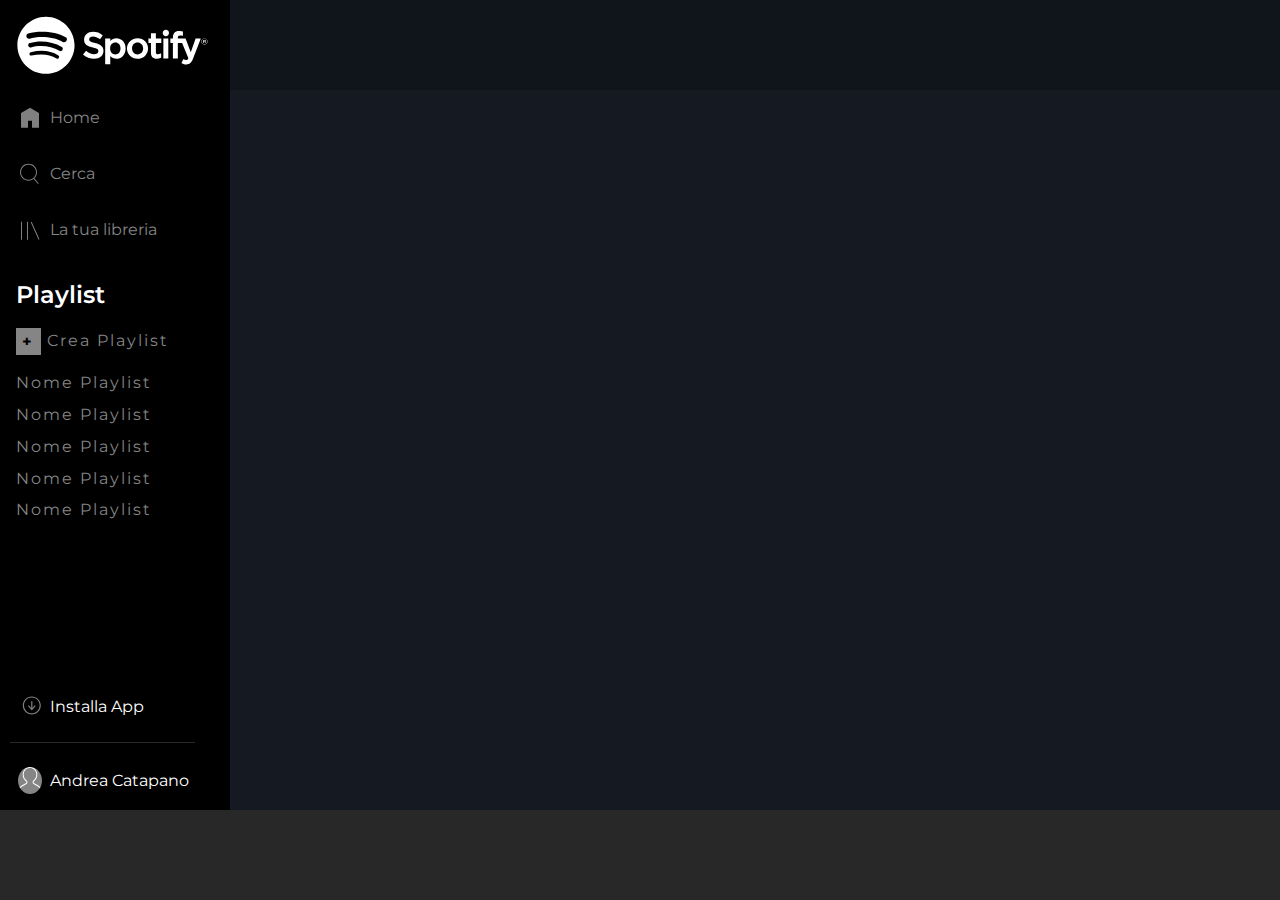
==== day-2/index.html @ 361f6c08 "feat: added day-2 folder" ====
<!DOCTYPE html>
<html lang="en">

<head>
    <meta charset="UTF-8">
    <meta name="viewport" content="width=device-width, initial-scale=1.0">
    <title>Spotify</title>

    <!-- Fonts -->
    <link rel="preconnect" href="https://fonts.googleapis.com">
    <link rel="preconnect" href="https://fonts.gstatic.com" crossorigin>
    <link
        href="https://fonts.googleapis.com/css2?family=Montserrat:ital,wght@0,100..900;1,100..900&family=Nerko+One&display=swap"
        rel="stylesheet">
    <!-- Main Styles -->
    <link rel="stylesheet" href="./css/style.css" />
</head>

<body>

    <div class="web-application row">

        <div class="menu column ">
            <div class="column">
                <section id="logo">
                    <img src="img/logo.svg" alt="logo" class="display-n logo-image" id="logo-big">
                    <img src="img/logo-small.svg" alt="logo-small" class="display-n logo-image" id="logo-small">
                </section>

                <section id="menu-section">
                    <nav class="section-menu column">
                        <a href="" class="menu-link"><img class="small-img" src="img/home.svg" alt="home"> <span
                                class="display-n"> Home</span></a>
                        <a href="" class="menu-link"><img class="small-img" src="img/search.svg" alt="search"><span
                                class="display-n">
                                Cerca</span></a>
                        <a href="" class="menu-link"><img class="small-img" src="img/libreria.svg" alt="libreria"><span
                                class="display-n"> La tua
                                libreria</span></a>
                    </nav>
                </section>

                <section id="playlist">
                    <div class="display-n column">
                        <p>Playlist</p>
                        <a href=""><span class="square">+</span> Crea Playlist</a>
                        <nav class="column">
                            <a href="">Nome Playlist</a>
                            <a href="">Nome Playlist</a>
                            <a href="">Nome Playlist</a>
                            <a href="">Nome Playlist</a>
                            <a href="">Nome Playlist</a>
                        </nav>
                    </div>
                </section>
            </div>
            <section id="users">
                <a href="" class="menu-link"><img class="small-img" src="img/download.svg" alt="home"> <span
                        class="display-n"> Installa App</span></a>
                <hr class="display-n">
                <a href="" class="menu-link"><img class="small-img background-grey" src="img/profile.svg" alt="home">
                    <span class="display-n"> Andrea Catapano</span></a>
            </section>
        </div>

        <div class="home">

            <header></header>
        </div>
    </div>

    <footer></footer>

</body>

</html>
---- day-2/css/style.css ----
/*************************************************
    GENERAL STYLES
 *************************************************/


body {
    height: 100vh;
}

.web-application {
    height: calc(100% - 90px);
}


* {
    margin: 0;
    padding: 0;
    box-sizing: border-box;
}


h1,
h2,
h3,
h4,
li,
p,
a {
    font-family: "Montserrat", "Helvetica Neue", sans-serif;
    font-size: 1rem;
}


ul {
    list-style: none;
}



/************************************************
    UTILITIES
 ************************************************/


.row {
    display: flex;
}

.column {
    display: flex;
    flex-direction: column;
    align-items: center;
}

.small-img {
    width: 24px;
    opacity: 0.5;
}

.display-n {
    display: none;
}

/************************************************
    WEB APPLICATION SECTIONS
 ************************************************/

.web-application .menu {
    overflow-y: auto;
    flex-shrink: 0;
}

/* MENU */

.menu {
    background-color: black;
    align-items: center;
    justify-content: space-between;
}

.home {
    background-color: #151922;
    flex-grow: 1;
}

.menu a {
    color: #858585;
    text-decoration: none;
}

/* LOGO */

.logo-image {
    padding: 1rem;
    width: 100%;
    max-height: 90px;
}

#logo-small {
    display: block;
}



/* SECTION */

#menu-section{
    margin-bottom: 1rem;
}
.menu-link {
    padding: 1rem;
    display: flex;
    align-items: center;
    gap: 0.5rem;
    border-left: 2px solid transparent ;
}

.menu-link:hover{
    border-left: 2px solid #B1F940 ;
}

/* USERS SECTION */

#users  a{
    color: white;
    width: 100%;
}

#users .background-grey{
    background-color: #858585;
    border-radius: 50%;
    opacity: 1;
}

#users hr{
    width: 90%; 
    margin: 0.5rem auto;
    border: none;
    border-top: 1px solid #282828;
}

/* USERS SECTION */

header{
    height: 90px;
    background-color: #10151B;
}

footer {
    background-color: #282828;
    height: 90px;
}


/************************************************
      RESPONSIVE
 ************************************************/


@media screen and (min-width: 992px) {

    .menu{
        width: 230px;
    }

    .column{
        align-items: start;
    }
    /* LOGO */

    #logo-small {
        display: none;
    }

    #logo-big {
        display: block;
    }

    /* SECTION */


    .section-menu, .users {
        align-items: start;
    }

    a .display-n {
        display: inline;
    }

    /* PLAYLIST */

    #playlist > .column{
        justify-content: space-around;
    }


    #playlist  p{
        color: white;
        margin-bottom: 1rem;
    }

    #playlist  a, p{
        padding: 0.4rem 1rem;
    }


    #playlist  a{
        font-size: 1rem;
        letter-spacing: 2px;
    }

    #playlist p {
        font-size: 1.5rem;
        font-weight: 600;
    }

    #playlist .square{
        padding: 0.25rem 0.4rem;
        background-color:#858585;
        color: black;
        font-size: 1rem;
        font-weight: 700;
    }

    #playlist nav{
        margin-top: 1rem;
    }

    .display-n{
        display: block;
    }

}
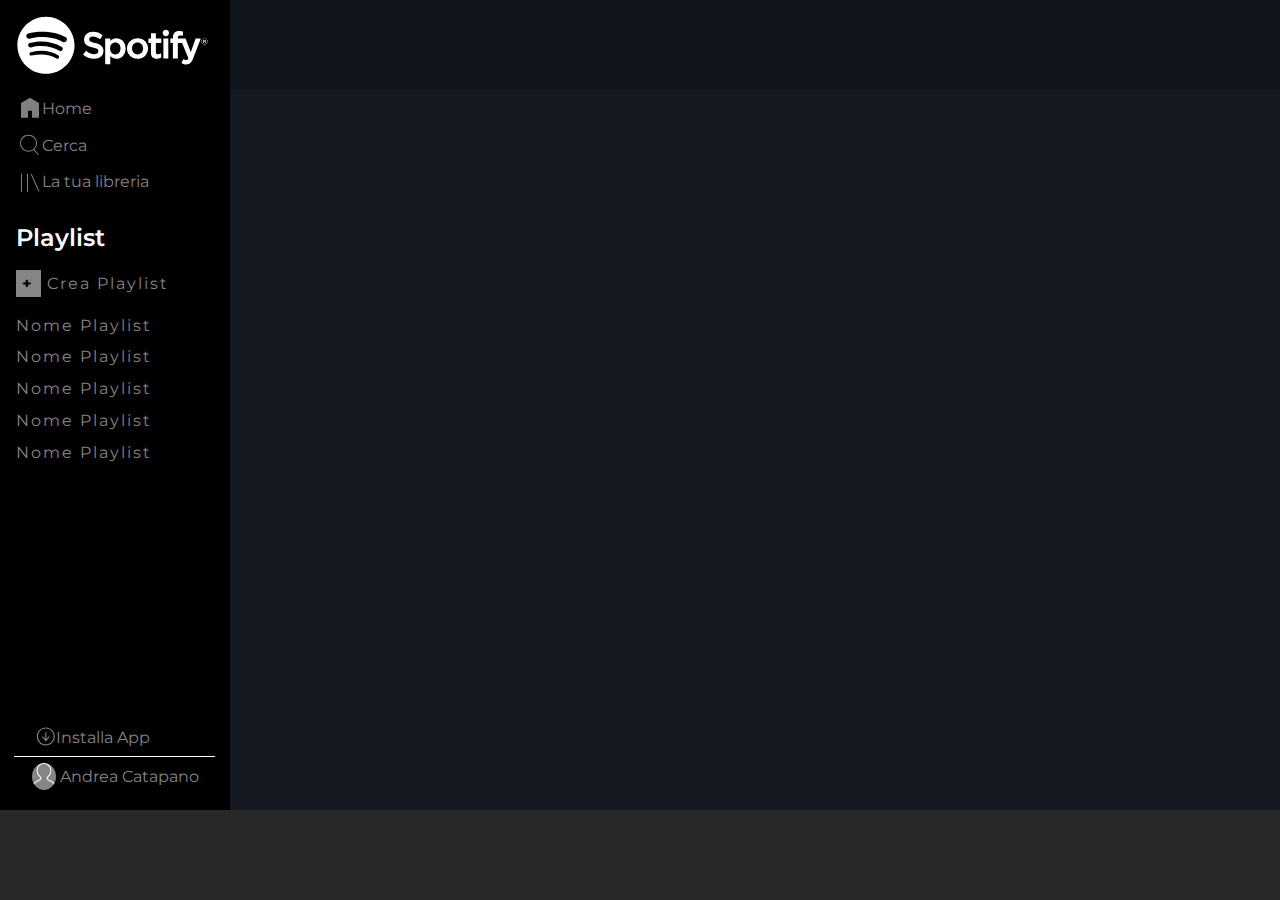
==== commit 6e6d1c19: "refactor: Refactored code for day 2" ====
--- a/day-2/index.html
+++ b/day-2/index.html
@@ -28,7 +28,7 @@
                 </section>
 
                 <section id="menu-section">
-                    <nav class="section-menu column">
+                    <nav class="column">
                         <a href="" class="menu-link"><img class="small-img" src="img/home.svg" alt="home"> <span
                                 class="display-n"> Home</span></a>
                         <a href="" class="menu-link"><img class="small-img" src="img/search.svg" alt="search"><span
--- a/day-2/css/style.css
+++ b/day-2/css/style.css
@@ -62,7 +62,7 @@
 }
 
 /************************************************
-    WEB APPLICATION SECTIONS
+     MENU
  ************************************************/
 
 .web-application .menu {
@@ -78,10 +78,6 @@
     justify-content: space-between;
 }
 
-.home {
-    background-color: #151922;
-    flex-grow: 1;
-}
 
 .menu a {
     color: #858585;
@@ -100,18 +96,16 @@
     display: block;
 }
 
-
-
 /* SECTION */
 
 #menu-section{
     margin-bottom: 1rem;
 }
+
 .menu-link {
-    padding: 1rem;
+    padding: 0.4rem 1rem;
     display: flex;
     align-items: center;
-    gap: 0.5rem;
     border-left: 2px solid transparent ;
 }
 
@@ -121,43 +115,56 @@
 
 /* USERS SECTION */
 
-#users  a{
+#users{
+    padding: 0.85rem;
+}
+#users a .menu-link{
     color: white;
-    width: 100%;
+    padding: 0.8rem 0;
 }
 
 #users .background-grey{
     background-color: #858585;
     border-radius: 50%;
     opacity: 1;
+    margin-right: 0.3rem;
 }
 
 #users hr{
-    width: 90%; 
-    margin: 0.5rem auto;
     border: none;
-    border-top: 1px solid #282828;
-}
-
-/* USERS SECTION */
+    border-top: 1px solid white;
+}
+
+
+/************************************************
+     HOME
+ ************************************************/
+
+ .home {
+    background-color: #151922;
+    flex-grow: 1;
+}
 
 header{
     height: 90px;
     background-color: #10151B;
 }
 
-footer {
+ /************************************************
+     FOOTER
+ ************************************************/
+
+ footer {
     background-color: #282828;
     height: 90px;
 }
 
-
 /************************************************
       RESPONSIVE
  ************************************************/
 
 
-@media screen and (min-width: 992px) {
+@media screen and (min-width: 576px) {
 
     .menu{
         width: 230px;
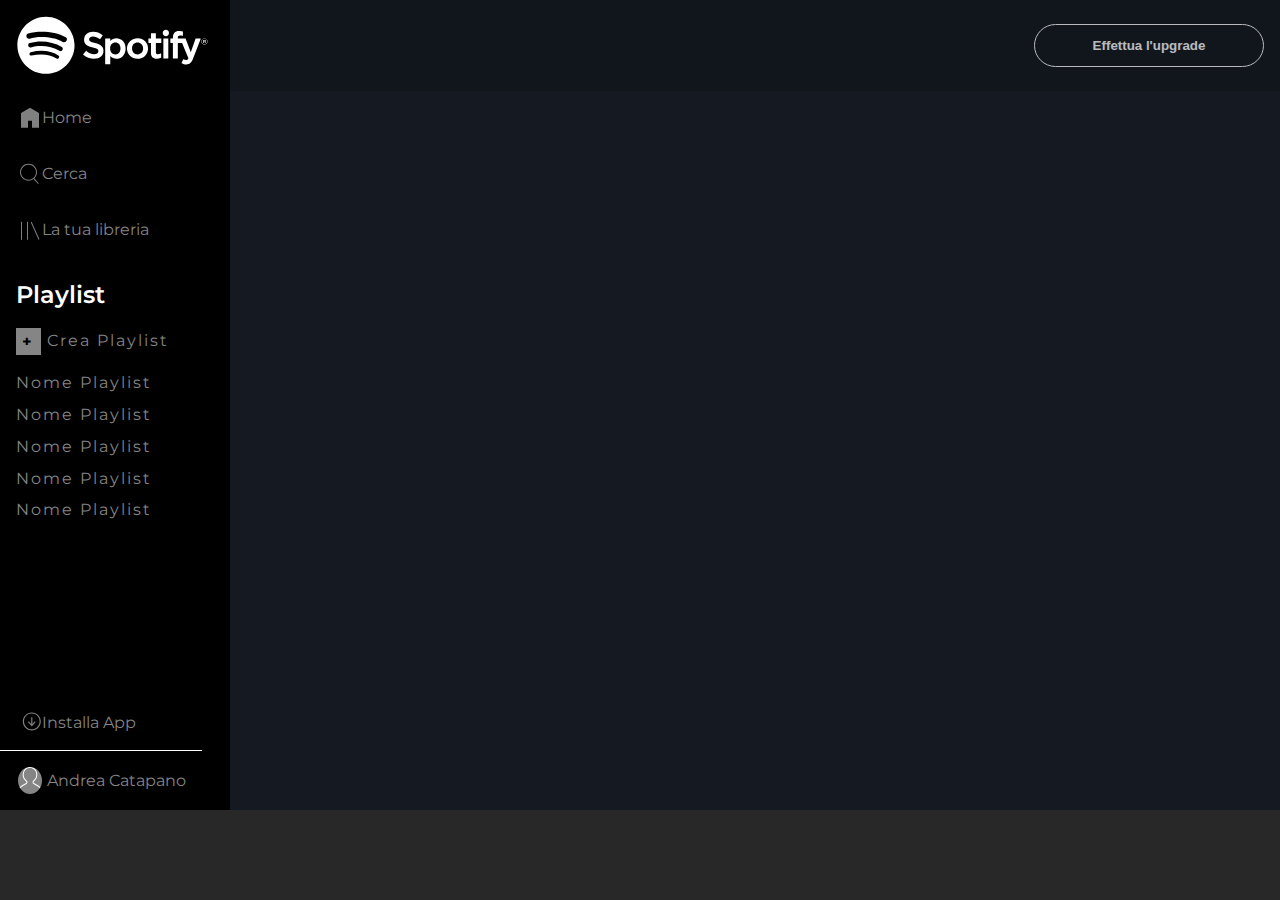
==== commit e6ba724c: "feat: added button in header" ====
--- a/day-2/index.html
+++ b/day-2/index.html
@@ -65,7 +65,11 @@
 
         <div class="home">
 
-            <header></header>
+            <header>
+                <div class="row">
+                    <button>Effettua l'upgrade</button>
+                </div>
+            </header>
         </div>
     </div>
 
--- a/day-2/css/style.css
+++ b/day-2/css/style.css
@@ -76,6 +76,7 @@
     background-color: black;
     align-items: center;
     justify-content: space-between;
+    width: 50px;
 }
 
 
@@ -103,7 +104,7 @@
 }
 
 .menu-link {
-    padding: 0.4rem 1rem;
+    padding: 0.4rem 0;
     display: flex;
     align-items: center;
     border-left: 2px solid transparent ;
@@ -116,7 +117,7 @@
 /* USERS SECTION */
 
 #users{
-    padding: 0.85rem;
+    padding: 0.4rem 0.2;
 }
 #users a .menu-link{
     color: white;
@@ -146,8 +147,26 @@
 }
 
 header{
-    height: 90px;
     background-color: #10151B;
+    opacity: 0.7;
+    position: sticky;
+    top: 0;
+}
+
+header > .row{
+    padding: 1.5rem 1rem;
+    flex-direction: row-reverse;
+}
+
+header button{
+    align-self: center;
+    padding: 0.8rem 2rem;
+    background-color: transparent;
+    color: white;
+    font-weight: 700;
+    border: 1px solid white;
+    border-radius: 99em;
+    width: 230px;
 }
 
  /************************************************
@@ -185,6 +204,9 @@
 
     /* SECTION */
 
+    .menu-link {
+        padding: 1rem;
+    }
 
     .section-menu, .users {
         align-items: start;
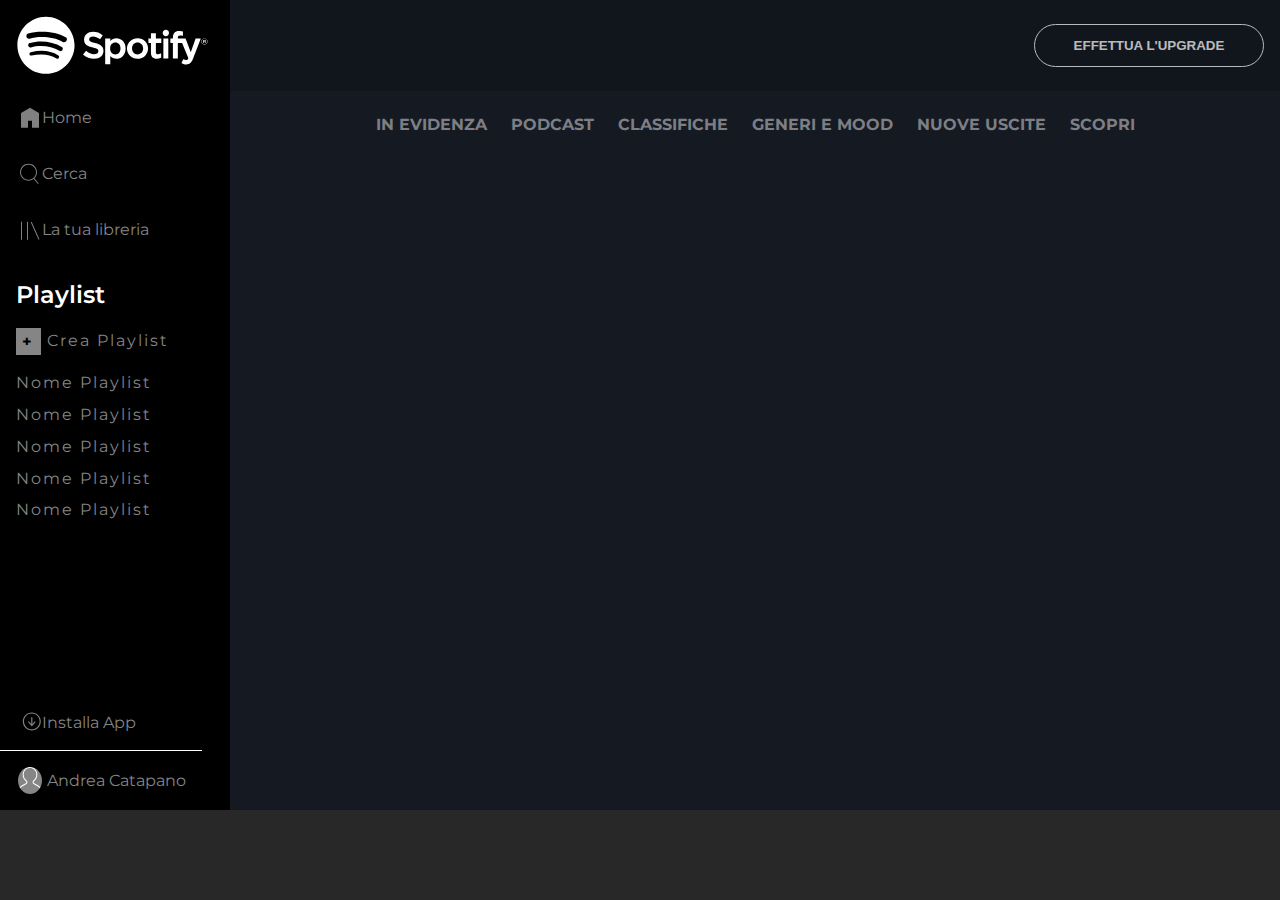
==== commit 522a43a6: "feat: added main-nav in main" ====
--- a/day-2/index.html
+++ b/day-2/index.html
@@ -70,6 +70,37 @@
                     <button>Effettua l'upgrade</button>
                 </div>
             </header>
+
+            <main>
+                <section id="main-nav">
+                    <nav class="row">
+                        <div>
+                            <a href="">In evidenza</a>
+                            <hr class="hr-nav">
+                        </div>
+                        <div>
+                            <a href="">Podcast</a>
+                            <hr class="hr-nav">
+                        </div>
+                        <div>
+                            <a href="">Classifiche</a>
+                            <hr class="hr-nav">
+                        </div>
+                        <div>
+                            <a href="">Generi e mood</a>
+                            <hr class="hr-nav">
+                        </div>
+                        <div>
+                            <a href="">Nuove Uscite</a>
+                            <hr class="hr-nav">
+                        </div>
+                        <div>
+                            <a href="">Scopri</a>
+                            <hr class="hr-nav">
+                        </div>
+                    </nav>
+                </section>
+            </main>
         </div>
     </div>
 
--- a/day-2/css/style.css
+++ b/day-2/css/style.css
@@ -146,6 +146,9 @@
     flex-grow: 1;
 }
 
+/* Header */
+
+
 header{
     background-color: #10151B;
     opacity: 0.7;
@@ -167,6 +170,34 @@
     border: 1px solid white;
     border-radius: 99em;
     width: 230px;
+    text-transform: uppercase;
+}
+
+/* Main-nav */
+
+#main-nav .row{
+    justify-content: center;
+    gap: 1.5rem;
+    flex-wrap: wrap;
+    padding: 1.5rem;
+}
+
+#main-nav a{
+    color: #7D7F84;
+    text-decoration: none;
+    font-weight: 700;
+    text-transform: uppercase;
+}
+
+#main-nav .hr-nav{
+    width: 35%;
+    margin: 0 auto;
+    opacity: 0;
+    border: 1px solid #B1F940;
+}
+
+#main-nav div:hover .hr-nav{
+    opacity: 1;
 }
 
  /************************************************
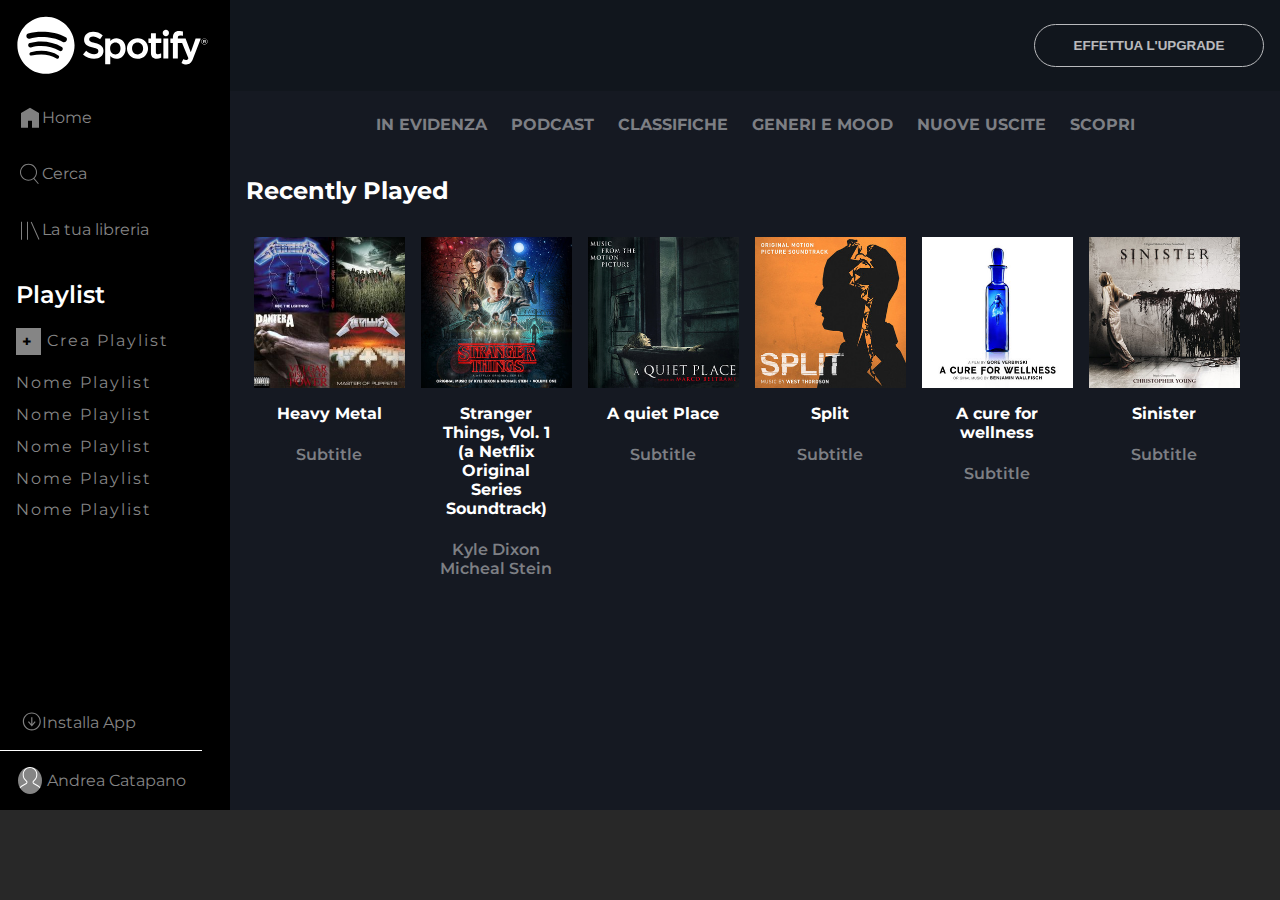
==== commit 10e85a68: "feat: added recently-played section and responsive design for that" ====
--- a/day-2/index.html
+++ b/day-2/index.html
@@ -100,6 +100,42 @@
                         </div>
                     </nav>
                 </section>
+
+                <section id="recently-played">
+                    <h2>Recently Played</h4>
+                    <div class="row">
+                        <div class="item column">
+                            <img src="img/metal_lifting.jpg" alt="metal-lifting">
+                            <h4>Heavy Metal</h4>
+                            <p>Subtitle</p>
+                        </div>
+                        <div class="item column">
+                            <img src="img/stranger.jpeg" alt="stranger-things">
+                            <h4>Stranger Things, Vol. 1 (a Netflix Original Series Soundtrack)</h4>
+                            <p>Kyle Dixon Micheal Stein</p>
+                        </div>
+                        <div class="item column">
+                            <img src="img/aquietplace.jpeg" alt="a-quiet-place">
+                            <h4>A quiet Place</h4>
+                            <p>Subtitle</p>
+                        </div>
+                        <div class="item column">
+                            <img src="img/split.jpeg" alt="a-quiet-place">
+                            <h4>Split</h4>
+                            <p>Subtitle</p>
+                        </div>
+                        <div class="item column">
+                            <img src="img/cure.jpeg" alt="cure">
+                            <h4>A cure for wellness</h4>
+                            <p>Subtitle</p>
+                        </div>
+                        <div class="item column">
+                            <img src="img/sinister.jpeg" alt="sinister">
+                            <h4>Sinister</h4>
+                            <p>Subtitle</p>
+                        </div>
+                    </div>
+                </section>
             </main>
         </div>
     </div>
--- a/day-2/css/style.css
+++ b/day-2/css/style.css
@@ -31,6 +31,18 @@
 }
 
 
+
+h2{
+    padding: 1rem;
+    color: white;
+    font-size: 1.5rem;
+}
+
+h4{
+    padding: 1rem;
+    color: white;
+}
+
 ul {
     list-style: none;
 }
@@ -99,7 +111,7 @@
 
 /* SECTION */
 
-#menu-section{
+#menu-section {
     margin-bottom: 1rem;
 }
 
@@ -107,31 +119,32 @@
     padding: 0.4rem 0;
     display: flex;
     align-items: center;
-    border-left: 2px solid transparent ;
-}
-
-.menu-link:hover{
-    border-left: 2px solid #B1F940 ;
+    border-left: 2px solid transparent;
+}
+
+.menu-link:hover {
+    border-left: 2px solid #B1F940;
 }
 
 /* USERS SECTION */
 
-#users{
+#users {
     padding: 0.4rem 0.2;
 }
-#users a .menu-link{
+
+#users a .menu-link {
     color: white;
     padding: 0.8rem 0;
 }
 
-#users .background-grey{
+#users .background-grey {
     background-color: #858585;
     border-radius: 50%;
     opacity: 1;
     margin-right: 0.3rem;
 }
 
-#users hr{
+#users hr {
     border: none;
     border-top: 1px solid white;
 }
@@ -141,27 +154,28 @@
      HOME
  ************************************************/
 
- .home {
+.home {
     background-color: #151922;
     flex-grow: 1;
+    overflow-y: auto;
 }
 
 /* Header */
 
 
-header{
+header {
     background-color: #10151B;
     opacity: 0.7;
     position: sticky;
     top: 0;
 }
 
-header > .row{
+header>.row {
     padding: 1.5rem 1rem;
     flex-direction: row-reverse;
 }
 
-header button{
+header button {
     align-self: center;
     padding: 0.8rem 2rem;
     background-color: transparent;
@@ -175,36 +189,59 @@
 
 /* Main-nav */
 
-#main-nav .row{
+#main-nav .row {
     justify-content: center;
     gap: 1.5rem;
     flex-wrap: wrap;
     padding: 1.5rem;
 }
 
-#main-nav a{
+#main-nav a {
     color: #7D7F84;
     text-decoration: none;
     font-weight: 700;
     text-transform: uppercase;
 }
 
-#main-nav .hr-nav{
+#main-nav .hr-nav {
     width: 35%;
     margin: 0 auto;
     opacity: 0;
     border: 1px solid #B1F940;
 }
 
-#main-nav div:hover .hr-nav{
+#main-nav div:hover .hr-nav {
     opacity: 1;
 }
 
- /************************************************
+/* Recently Played */
+
+#recently-played .row{
+    padding: 1rem 1.5rem;
+    flex-wrap: wrap;
+    gap: 1rem;
+
+    text-align: center;
+}
+
+#recently-played .item{
+    width: calc(50% - 1rem);
+}
+
+#recently-played img{
+    max-width: 100%;
+}
+
+#recently-played p{
+ color: #7D7F84;
+ font-weight: 600;
+}
+
+/************************************************
      FOOTER
  ************************************************/
 
- footer {
+footer {
     background-color: #282828;
     height: 90px;
 }
@@ -216,13 +253,14 @@
 
 @media screen and (min-width: 576px) {
 
-    .menu{
+    .menu {
         width: 230px;
     }
 
-    .column{
+    .column {
         align-items: start;
     }
+
     /* LOGO */
 
     #logo-small {
@@ -239,7 +277,8 @@
         padding: 1rem;
     }
 
-    .section-menu, .users {
+    .section-menu,
+    .users {
         align-items: start;
     }
 
@@ -249,22 +288,23 @@
 
     /* PLAYLIST */
 
-    #playlist > .column{
+    #playlist>.column {
         justify-content: space-around;
     }
 
 
-    #playlist  p{
+    #playlist p {
         color: white;
         margin-bottom: 1rem;
     }
 
-    #playlist  a, p{
+    #playlist a,
+    p {
         padding: 0.4rem 1rem;
     }
 
 
-    #playlist  a{
+    #playlist a {
         font-size: 1rem;
         letter-spacing: 2px;
     }
@@ -274,20 +314,37 @@
         font-weight: 600;
     }
 
-    #playlist .square{
+    #playlist .square {
         padding: 0.25rem 0.4rem;
-        background-color:#858585;
+        background-color: #858585;
         color: black;
         font-size: 1rem;
         font-weight: 700;
     }
 
-    #playlist nav{
+    #playlist nav {
         margin-top: 1rem;
     }
 
-    .display-n{
+    .display-n {
         display: block;
     }
 
-}
+    .item{
+        align-items: center;
+    }
+
+}
+
+@media screen and (min-width: 768px) {
+    #recently-played .item{
+        width: calc(25% - 1rem);
+    }
+}
+
+
+@media screen and (min-width: 992px) {
+    #recently-played .item{
+        width: calc(16.66% - 1rem);
+    }
+}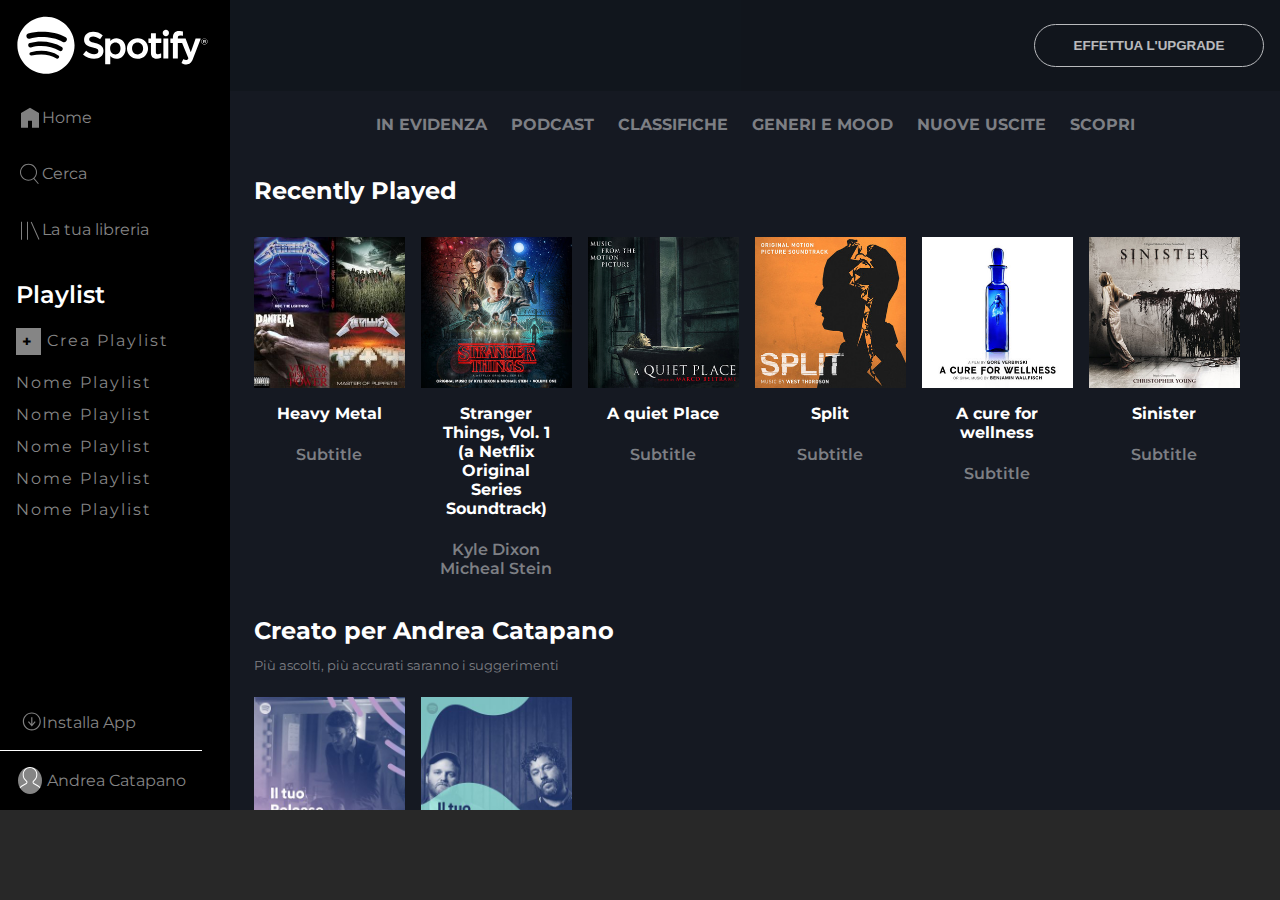
==== commit fe8ddd1c: "feat: added create for section" ====
--- a/day-2/index.html
+++ b/day-2/index.html
@@ -102,7 +102,7 @@
                 </section>
 
                 <section id="recently-played">
-                    <h2>Recently Played</h4>
+                    <h2>Recently Played</h2>
                     <div class="row">
                         <div class="item column">
                             <img src="img/metal_lifting.jpg" alt="metal-lifting">
@@ -136,6 +136,21 @@
                         </div>
                     </div>
                 </section>
+
+                <section id="create-for">
+                    <h2>Creato per Andrea Catapano</h2>
+                    <p class="tip">Più ascolti, più accurati saranno i suggerimenti</p>
+                    <div class="row">
+                        <div class="item column">
+                            <img src="img/radar.jpeg" alt="relese-radar">
+                            <h4>Release Radar</h4>
+                        </div>
+                        <div class="item column">
+                            <img src="img/mixdaily.jpeg" alt="daily-mix">
+                            <h4>Daily Mix 1</h4>
+                        </div>
+                    </div>
+                </section>
             </main>
         </div>
     </div>
--- a/day-2/css/style.css
+++ b/day-2/css/style.css
@@ -33,7 +33,7 @@
 
 
 h2{
-    padding: 1rem;
+    padding: 1rem 1.5rem;
     color: white;
     font-size: 1.5rem;
 }
@@ -214,9 +214,24 @@
     opacity: 1;
 }
 
+/* Item*/
+
+.item{
+    width: calc(50% - 1rem);
+}
+
+.item > img{
+    max-width: 100%
+}
+
+.item > p{
+    color: #7D7F84;
+    font-weight: 600;
+}
+
 /* Recently Played */
 
-#recently-played .row{
+#recently-played .row, #create-for .row{
     padding: 1rem 1.5rem;
     flex-wrap: wrap;
     gap: 1rem;
@@ -224,19 +239,15 @@
     text-align: center;
 }
 
-#recently-played .item{
-    width: calc(50% - 1rem);
-}
-
-#recently-played img{
-    max-width: 100%;
-}
-
-#recently-played p{
- color: #7D7F84;
- font-weight: 600;
-}
-
+#create-for > h2{
+    padding: 1rem 1.5rem 0.3rem;
+}
+
+#create-for > p{
+    font-size: 0.8rem;
+    color: #7D7F84;
+    padding: 0.5rem 1.5rem;
+}
 /************************************************
      FOOTER
  ************************************************/
@@ -337,14 +348,14 @@
 }
 
 @media screen and (min-width: 768px) {
-    #recently-played .item{
+    .item{
         width: calc(25% - 1rem);
     }
 }
 
 
 @media screen and (min-width: 992px) {
-    #recently-played .item{
+    .item{
         width: calc(16.66% - 1rem);
     }
 }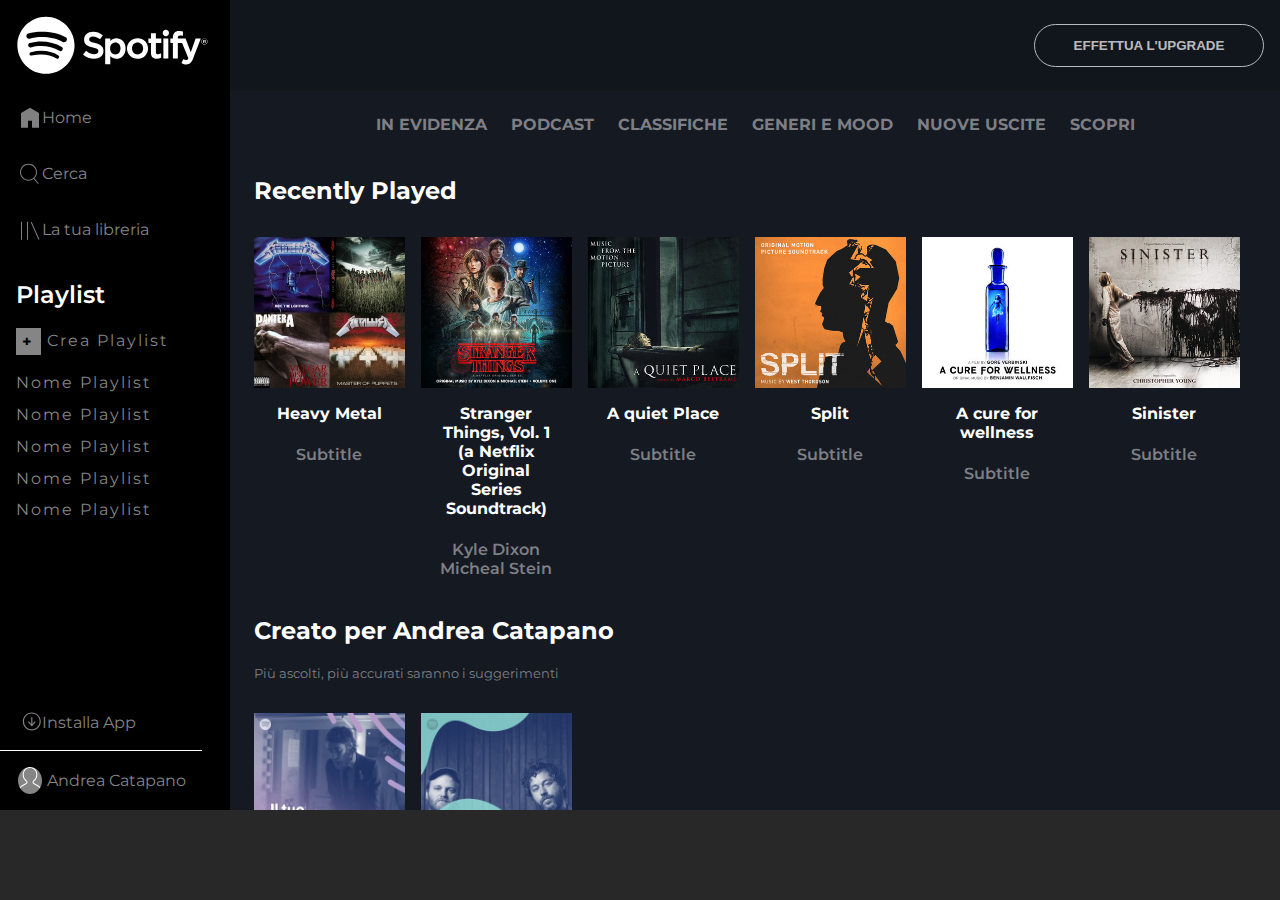
==== commit ea5a6d31: "feat: added popular artist section" ====
--- a/day-2/index.html
+++ b/day-2/index.html
@@ -151,6 +151,21 @@
                         </div>
                     </div>
                 </section>
+
+                <section id="popular-artist">
+                    <h2>Artisti Popolari</h2>
+                    <p class="tip">Più ascolti, più accurati saranno i suggerimenti</p>
+                    <div class="row">
+                        <div class="item column">
+                            <img src="img/youg.jpeg" alt="youg">
+                            <h4>Youg</h4>
+                        </div>
+                        <div class="item column">
+                            <img src="img/einaudi.jpeg" alt="einaudi">
+                            <h4>Ludovico Einaudi</h4>
+                        </div>
+                    </div>
+                </section>
             </main>
         </div>
     </div>
--- a/day-2/css/style.css
+++ b/day-2/css/style.css
@@ -239,14 +239,19 @@
     text-align: center;
 }
 
-#create-for > h2{
+#create-for > h2, #popular-artist > h2{
     padding: 1rem 1.5rem 0.3rem;
 }
 
-#create-for > p{
+#create-for > p,  #popular-artist > p{
     font-size: 0.8rem;
     color: #7D7F84;
-    padding: 0.5rem 1.5rem;
+    padding: 1rem 1.5rem;
+}
+
+#popular-artist img{
+    border-radius: 50%;
+    margin-top: 1rem;
 }
 /************************************************
      FOOTER
@@ -356,6 +361,12 @@
 
 @media screen and (min-width: 992px) {
     .item{
+        width: calc(20% - 1rem);
+    }
+}
+
+@media screen and (min-width: 1200px) {
+    .item{
         width: calc(16.66% - 1rem);
     }
 }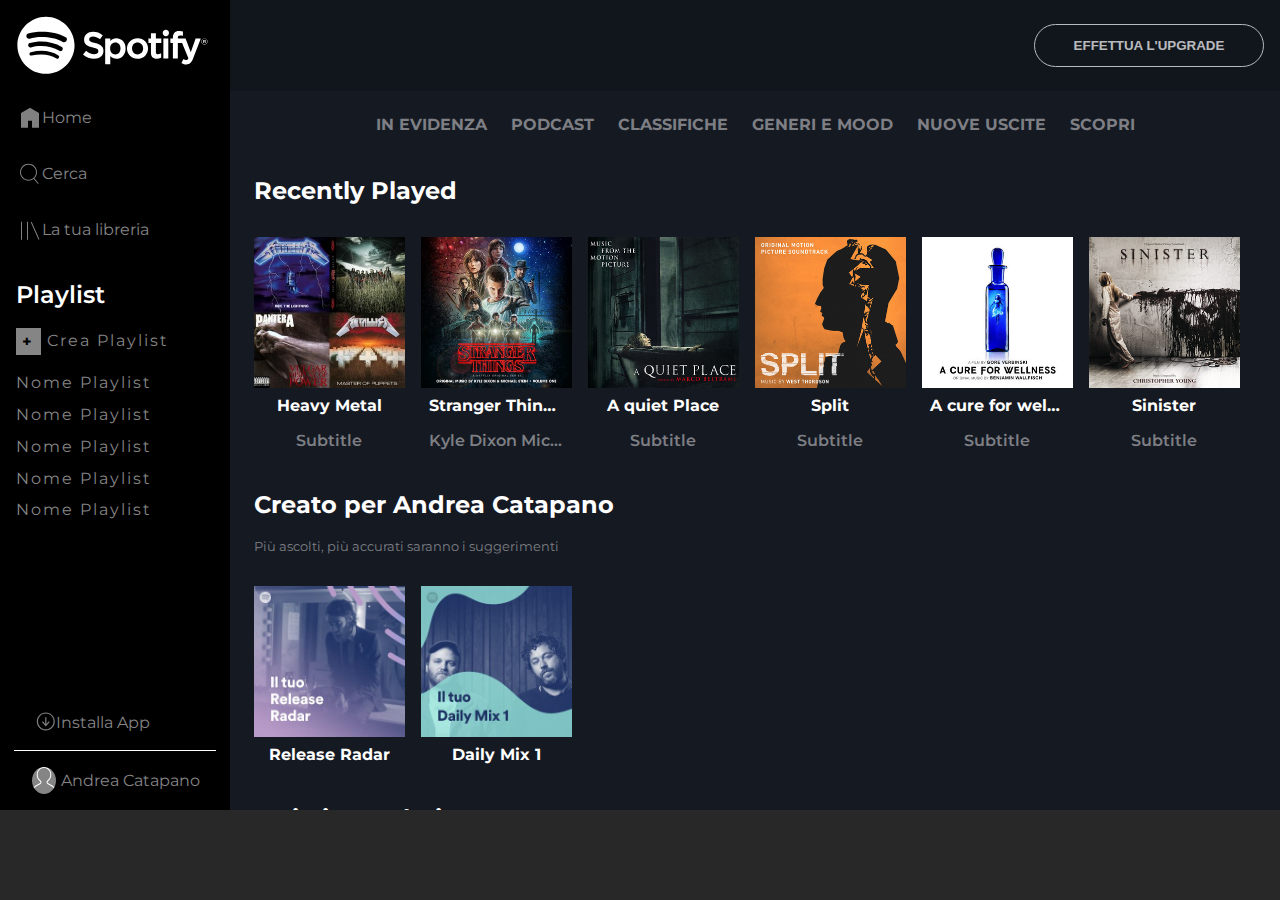
==== commit 7845b957: "style: added align-self for users section in menu" ====
--- a/day-2/index.html
+++ b/day-2/index.html
@@ -158,7 +158,7 @@
                     <div class="row">
                         <div class="item column">
                             <img src="img/youg.jpeg" alt="youg">
-                            <h4>Youg</h4>
+                            <h4>Lana Del Rey</h4>
                         </div>
                         <div class="item column">
                             <img src="img/einaudi.jpeg" alt="einaudi">
--- a/day-2/css/style.css
+++ b/day-2/css/style.css
@@ -130,6 +130,7 @@
 
 #users {
     padding: 0.4rem 0.2;
+    align-self: center;
 }
 
 #users a .menu-link {
@@ -146,6 +147,7 @@
 
 #users hr {
     border: none;
+    margin: 0 auto;
     border-top: 1px solid white;
 }
 
@@ -220,6 +222,14 @@
     width: calc(50% - 1rem);
 }
 
+.item > h4{
+    width: 100%;
+    white-space: nowrap;
+    overflow: hidden;
+    text-overflow: ellipsis;
+    padding: 0.5rem;
+}
+
 .item > img{
     max-width: 100%
 }
@@ -227,11 +237,16 @@
 .item > p{
     color: #7D7F84;
     font-weight: 600;
+    padding: 0.5rem;
+    width: 100%;
+    white-space: nowrap;
+    overflow: hidden;
+    text-overflow: ellipsis;
 }
 
 /* Recently Played */
 
-#recently-played .row, #create-for .row{
+#recently-played .row, #create-for .row, #popular-artist .row{
     padding: 1rem 1.5rem;
     flex-wrap: wrap;
     gap: 1rem;
